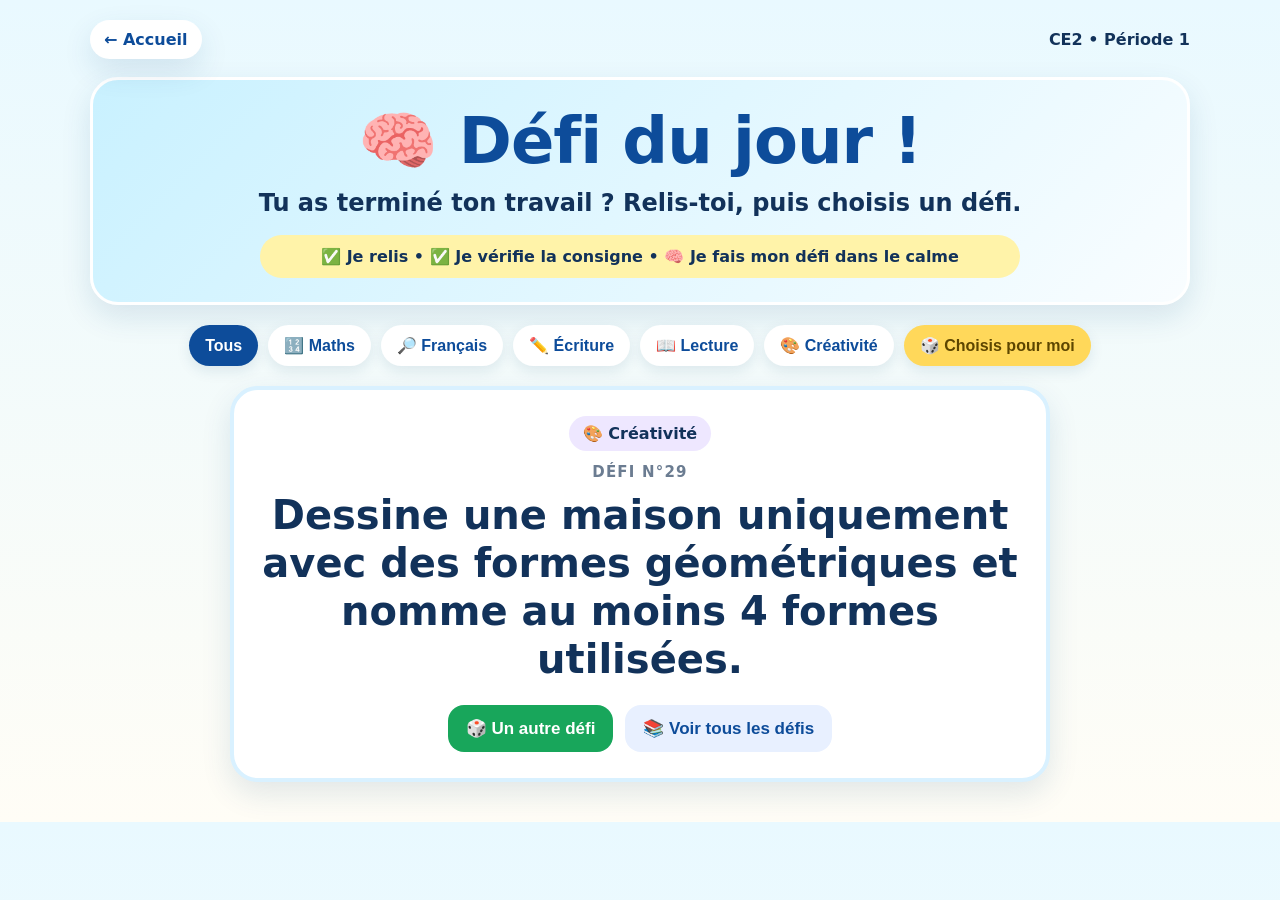
==== defi.html @ e46a68c8 "v0.40" ====
<!DOCTYPE html>
<html lang="fr">
<head>
  <meta charset="UTF-8">
  <meta name="viewport" content="width=device-width, initial-scale=1.0">
  <title>Défi du jour — CE2</title>
  <style>
    :root{
      --blue:#0d4c9a; --sky:#eaf8ff; --yellow:#fff3a9; --green:#dff7d8;
      --orange:#ffe0bd; --pink:#ffe2ee; --purple:#eee7ff; --ink:#12325a;
      --card:#fff; --shadow:0 12px 30px rgba(17,71,120,.12);
    }
    *{box-sizing:border-box}
    body{margin:0;font-family:system-ui,-apple-system,"Segoe UI",Arial,sans-serif;background:linear-gradient(#e9f9ff,#fffdf6);color:var(--ink)}
    .wrap{width:min(1100px,calc(100% - 28px));margin:0 auto;padding:20px 0 40px}
    .top{display:flex;align-items:center;justify-content:space-between;gap:14px;margin-bottom:18px}
    .back{display:inline-flex;align-items:center;gap:8px;text-decoration:none;color:var(--blue);font-weight:800;background:#fff;padding:10px 14px;border-radius:999px;box-shadow:var(--shadow)}
    .hero{background:linear-gradient(135deg,#c9f1ff,#f9fdff);border:3px solid #fff;border-radius:28px;padding:24px;box-shadow:var(--shadow);text-align:center}
    h1{font-size:clamp(34px,6vw,64px);margin:0;color:var(--blue);letter-spacing:-1px}
    .hero p{font-size:clamp(17px,2.4vw,24px);font-weight:700;margin:10px 0 0}
    .rule{margin:18px auto 0;max-width:760px;background:var(--yellow);padding:12px 18px;border-radius:999px;font-weight:800}
    .filters{display:flex;flex-wrap:wrap;justify-content:center;gap:10px;margin:20px 0}
    .filter,.random{border:0;border-radius:999px;padding:11px 16px;font-size:16px;font-weight:800;cursor:pointer;box-shadow:0 5px 14px rgba(20,70,110,.10)}
    .filter{background:#fff;color:var(--blue)} .filter.active{background:var(--blue);color:#fff}.random{background:#ffd85a;color:#5d4600}
    .challenge{max-width:820px;margin:0 auto;background:#fff;border-radius:28px;padding:26px;box-shadow:var(--shadow);border:4px solid #d9f1ff;text-align:center}
    .badge{display:inline-block;padding:8px 14px;border-radius:999px;font-weight:900;background:var(--purple);margin-bottom:12px}
    .num{font-size:15px;font-weight:900;color:#6b7c91;text-transform:uppercase;letter-spacing:.08em}
    .text{font-size:clamp(24px,4vw,40px);font-weight:900;line-height:1.2;margin:10px 0 22px}
    .actions{display:flex;flex-wrap:wrap;justify-content:center;gap:12px}
    .actions button{border:0;border-radius:16px;padding:13px 18px;font-size:17px;font-weight:900;cursor:pointer}
    .next{background:#18a65b;color:#fff}.all{background:#e8f0ff;color:var(--blue)}
    .grid{display:none;grid-template-columns:repeat(auto-fit,minmax(240px,1fr));gap:14px;margin-top:22px}
    .grid.show{display:grid}.mini{background:#fff;border-radius:18px;padding:16px;box-shadow:0 6px 18px rgba(18,70,110,.09)}
    .mini strong{display:block;margin-bottom:6px}.mini span{font-weight:700;line-height:1.35}
    @media(max-width:600px){.wrap{width:min(100% - 18px,1100px)}.hero{padding:18px 14px}.challenge{padding:20px 16px}.top{align-items:flex-start}}
  </style>
</head>
<body>
  <main class="wrap">
    <div class="top">
      <a class="back" href="index.html">← Accueil</a>
      <strong>CE2 • Période 1</strong>
    </div>

    <section class="hero">
      <h1>🧠 Défi du jour !</h1>
      <p>Tu as terminé ton travail ? Relis-toi, puis choisis un défi.</p>
      <div class="rule">✅ Je relis • ✅ Je vérifie la consigne • 🧠 Je fais mon défi dans le calme</div>
    </section>

    <div class="filters" aria-label="Choisir un domaine">
      <button class="filter active" data-cat="Tous">Tous</button>
      <button class="filter" data-cat="Maths">🔢 Maths</button>
      <button class="filter" data-cat="Français">🔎 Français</button>
      <button class="filter" data-cat="Écriture">✏️ Écriture</button>
      <button class="filter" data-cat="Lecture">📖 Lecture</button>
      <button class="filter" data-cat="Créativité">🎨 Créativité</button>
      <button class="random" id="randomBtn">🎲 Choisis pour moi</button>
    </div>

    <section class="challenge" aria-live="polite">
      <div class="badge" id="badge"></div>
      <div class="num" id="num"></div>
      <div class="text" id="text"></div>
      <div class="actions">
        <button class="next" id="nextBtn">🎲 Un autre défi</button>
        <button class="all" id="allBtn">📚 Voir tous les défis</button>
      </div>
    </section>

    <section class="grid" id="grid" aria-label="Tous les défis"></section>
  </main>

<script>
const challenges = [
  ['Maths','Écris 247 en lettres.'],
  ['Maths','Décompose 583 de deux façons différentes.'],
  ['Maths','Range du plus petit au plus grand : 198 – 281 – 128 – 218.'],
  ['Maths','Complète avec <, > ou = : 356 … 365 / 209 … 190 / 470 … 470.'],
  ['Maths','Calcule : 34 + 25, puis vérifie ton résultat autrement.'],
  ['Maths','Trouve 3 additions différentes dont le résultat est 50.'],
  ['Maths','Je pense à un nombre entre 300 et 400. Son chiffre des dizaines est 5 et son chiffre des unités est 2. Qui suis-je ?'],
  ['Maths','Invente un petit problème dont la réponse est 42.'],
  ['Maths','Écris le nombre juste avant et juste après : 299 ; 450 ; 700.'],
  ['Maths','Dessine sur quadrillage une figure ayant au moins 2 axes de symétrie.'],
  ['Écriture','Écris 3 phrases pour raconter ce que tu aimerais faire ce week-end.'],
  ['Écriture','Continue : « En ouvrant la porte de la classe, j’ai découvert… »'],
  ['Écriture','Décris un animal sans écrire son nom. Quelqu’un doit pouvoir le deviner.'],
  ['Écriture','Écris une phrase contenant les mots école, mystère et matin.'],
  ['Écriture','Invente une devinette et écris la réponse à la fin.'],
  ['Écriture','Écris une phrase de 7 mots exactement, puis une phrase de 10 mots exactement.'],
  ['Français','Trouve 5 mots qui commencent par la lettre L.'],
  ['Français','Range dans l’ordre alphabétique : chat – arbre – maison – école – bateau.'],
  ['Français','Trouve 3 mots de la même famille que « chant ».'],
  ['Français','Pour « grand », trouve un synonyme puis un contraire.'],
  ['Français','Transforme au pluriel : un petit chat noir / la grande maison / une voiture rouge.'],
  ['Français','Corrige : « les enfant joue dans la cour. »'],
  ['Français','Dans « Le petit chien court dans le jardin. », entoure le verbe et souligne le nom de l’animal.'],
  ['Français','Trouve un mot contenant chacun de ces sons : ou / on / oi / an.'],
  ['Lecture','Lis une page de ton livre puis écris une phrase qui raconte ce que tu as compris.'],
  ['Lecture','Choisis un personnage de ton livre et écris 3 mots pour le décrire.'],
  ['Lecture','Trouve dans ton livre un nom, un verbe et un adjectif.'],
  ['Créativité','Dessine un animal imaginaire composé de 3 animaux différents, puis donne-lui un nom.'],
  ['Créativité','Dessine une maison uniquement avec des formes géométriques et nomme au moins 4 formes utilisées.'],
  ['Créativité','Invente une énigme pour un camarade de CE2 et vérifie qu’elle possède une réponse.']
];
const emoji={Maths:'🔢',Français:'🔎',Écriture:'✏️',Lecture:'📖',Créativité:'🎨'};
let category='Tous';
let current=-1;
function pool(){return challenges.map((c,i)=>({...c,cat:c[0],txt:c[1],i})).filter(x=>category==='Tous'||x.cat===category)}
function show(i){current=i; const c=challenges[i]; document.getElementById('badge').textContent=`${emoji[c[0]]} ${c[0]}`; document.getElementById('num').textContent=`Défi n°${i+1}`; document.getElementById('text').textContent=c[1];}
function randomChallenge(){const p=pool(); if(!p.length)return; let pick=p[Math.floor(Math.random()*p.length)]; if(p.length>1&&pick.i===current){pick=p[(p.findIndex(x=>x.i===pick.i)+1)%p.length]} show(pick.i)}
function renderGrid(){const g=document.getElementById('grid'); g.innerHTML=''; pool().forEach(x=>{const d=document.createElement('article');d.className='mini';d.innerHTML=`<strong>${emoji[x.cat]} Défi n°${x.i+1} — ${x.cat}</strong><span>${x.txt}</span>`;g.appendChild(d)})}
document.querySelectorAll('.filter').forEach(btn=>btn.addEventListener('click',()=>{document.querySelectorAll('.filter').forEach(b=>b.classList.remove('active'));btn.classList.add('active');category=btn.dataset.cat;renderGrid();randomChallenge()}));
document.getElementById('nextBtn').addEventListener('click',randomChallenge);
document.getElementById('randomBtn').addEventListener('click',randomChallenge);
document.getElementById('allBtn').addEventListener('click',()=>{const g=document.getElementById('grid');g.classList.toggle('show');document.getElementById('allBtn').textContent=g.classList.contains('show')?'🙈 Masquer les défis':'📚 Voir tous les défis';renderGrid()});
randomChallenge();
</script>
</body>
</html>
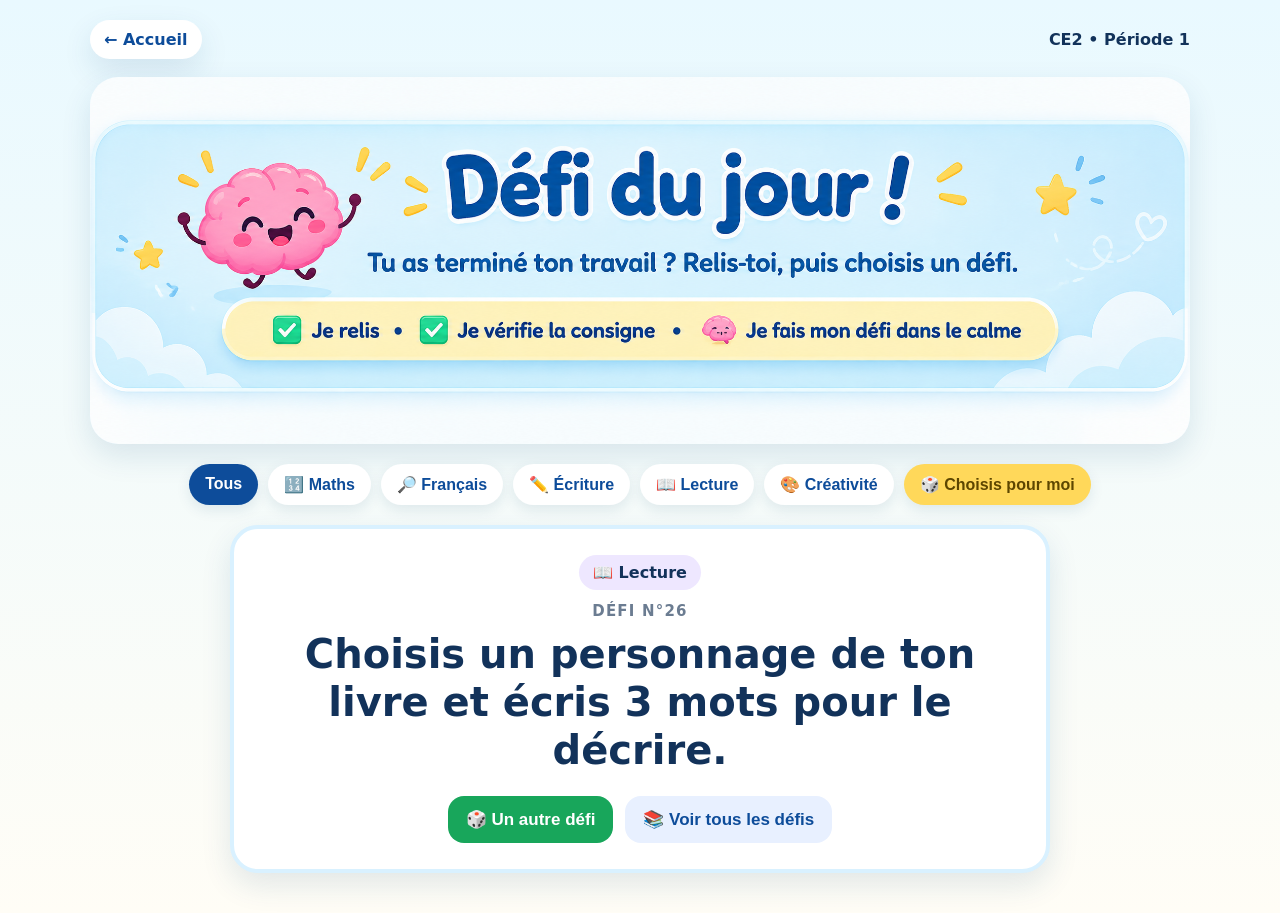
==== commit 2b899f3f: "ajout bandeau défi du jour" ====
--- a/defi.html
+++ b/defi.html
@@ -15,10 +15,8 @@
     .wrap{width:min(1100px,calc(100% - 28px));margin:0 auto;padding:20px 0 40px}
     .top{display:flex;align-items:center;justify-content:space-between;gap:14px;margin-bottom:18px}
     .back{display:inline-flex;align-items:center;gap:8px;text-decoration:none;color:var(--blue);font-weight:800;background:#fff;padding:10px 14px;border-radius:999px;box-shadow:var(--shadow)}
-    .hero{background:linear-gradient(135deg,#c9f1ff,#f9fdff);border:3px solid #fff;border-radius:28px;padding:24px;box-shadow:var(--shadow);text-align:center}
-    h1{font-size:clamp(34px,6vw,64px);margin:0;color:var(--blue);letter-spacing:-1px}
-    .hero p{font-size:clamp(17px,2.4vw,24px);font-weight:700;margin:10px 0 0}
-    .rule{margin:18px auto 0;max-width:760px;background:var(--yellow);padding:12px 18px;border-radius:999px;font-weight:800}
+    .hero{border-radius:28px;overflow:hidden;box-shadow:var(--shadow);background:#dff5ff}
+    .hero img{display:block;width:100%;height:auto}
     .filters{display:flex;flex-wrap:wrap;justify-content:center;gap:10px;margin:20px 0}
     .filter,.random{border:0;border-radius:999px;padding:11px 16px;font-size:16px;font-weight:800;cursor:pointer;box-shadow:0 5px 14px rgba(20,70,110,.10)}
     .filter{background:#fff;color:var(--blue)} .filter.active{background:var(--blue);color:#fff}.random{background:#ffd85a;color:#5d4600}
@@ -42,10 +40,9 @@
       <strong>CE2 • Période 1</strong>
     </div>
 
-    <section class="hero">
-      <h1>🧠 Défi du jour !</h1>
-      <p>Tu as terminé ton travail ? Relis-toi, puis choisis un défi.</p>
-      <div class="rule">✅ Je relis • ✅ Je vérifie la consigne • 🧠 Je fais mon défi dans le calme</div>
+    <section class="hero" aria-label="Défi du jour">
+      <img src="assets/defi-du-jour-cerveau.png"
+           alt="Défi du jour : tu as terminé ton travail ? Relis-toi, puis choisis un défi.">
     </section>
 
     <div class="filters" aria-label="Choisir un domaine">
